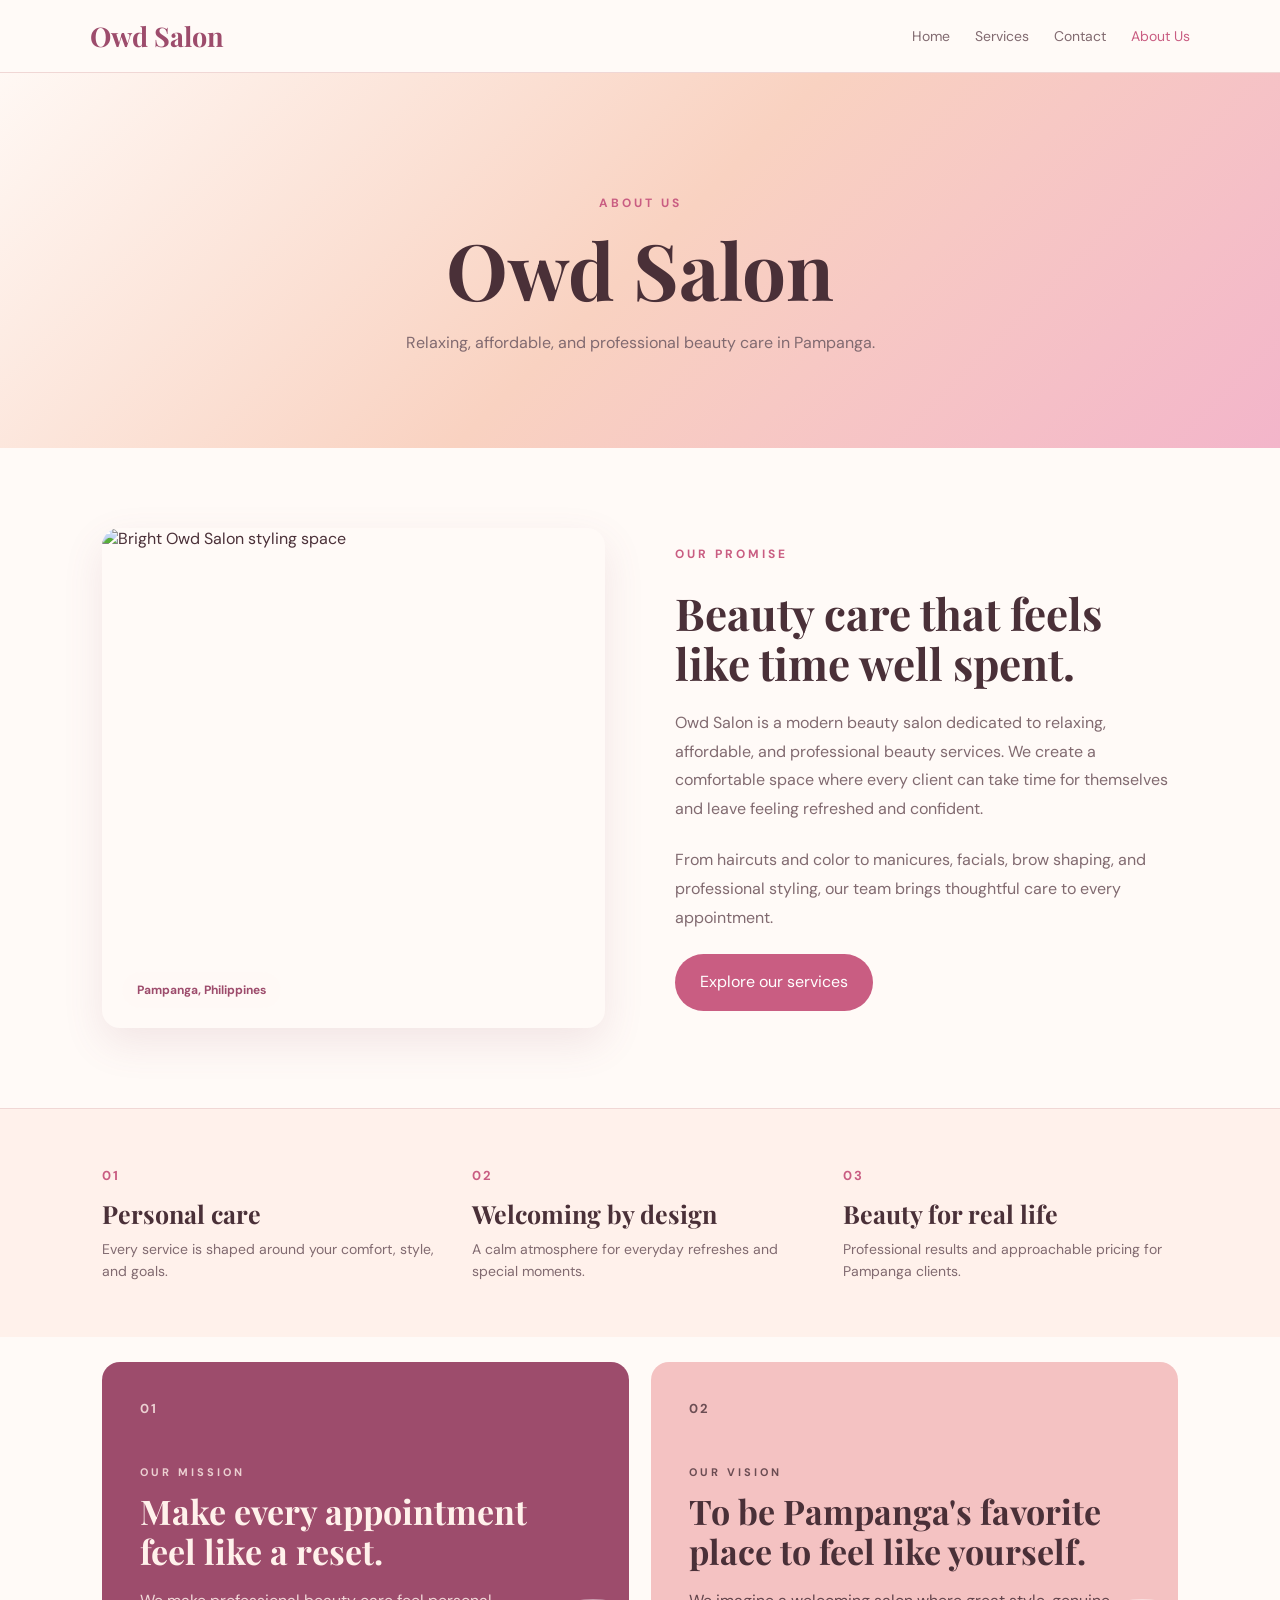
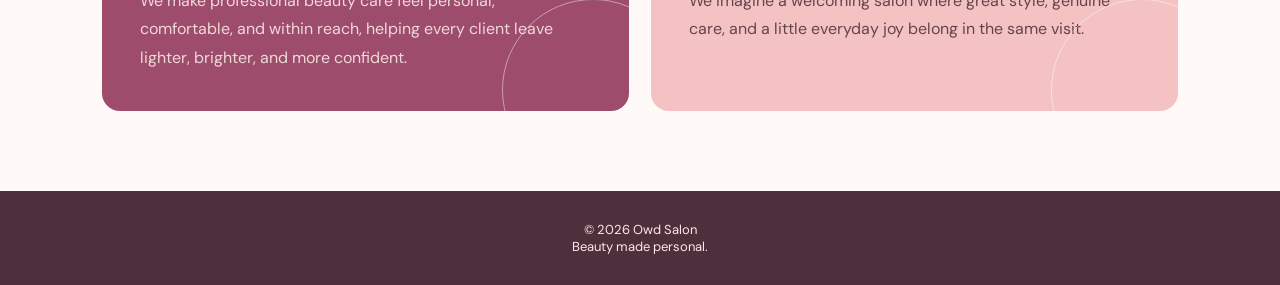
==== about.html @ 49137e09 "Initial Owd Salon Website" ====
<!DOCTYPE html>
<html lang="en">
<head>
<meta charset="UTF-8">
<meta name="viewport" content="width=device-width, initial-scale=1.0">
<title>About Us | Owd Salon</title>
<link rel="stylesheet" href="pages.css">
</head>
<body>
<div id="pageLoader" class="page-loader">
    <div class="loader-brand">Owd Salon</div>
    <div class="loader-ring" aria-label="Loading"></div>
</div>
<header class="navbar">
    <a href="index.html" class="logo">Owd Salon</a>
    <nav class="nav-links">
        <a href="index.html">Home</a>
        <a href="services.html">Services</a>
        <a href="booking.html">Book</a>
        <a href="contact.html">Contact</a>
        <a href="about.html" class="active">About Us</a>
        <button id="logoutButton" class="nav-button hidden">Logout</button>
    </nav>
</header>
<main>
    <section class="page-hero">
        <p class="small-title">ABOUT US</p>
        <h1>Owd Salon</h1>
        <p>Relaxing, affordable, and professional beauty care in Pampanga.</p>
    </section>
    <section class="section">
        <div class="content about-layout">
            <div class="about-image-wrap">
                <img class="about-image" src="https://images.unsplash.com/photo-1521590832167-7bcbfaa6381f?auto=format&amp;fit=crop&amp;w=1100&amp;q=85" alt="Bright Owd Salon styling space">
                <span class="about-image-label">Pampanga, Philippines</span>
            </div>
            <div class="about-copy">
                <p class="small-title">OUR PROMISE</p>
                <h2>Beauty care that feels like time well spent.</h2>
                <p>Owd Salon is a modern beauty salon dedicated to relaxing, affordable, and professional beauty services. We create a comfortable space where every client can take time for themselves and leave feeling refreshed and confident.</p>
                <p>From haircuts and color to manicures, facials, brow shaping, and professional styling, our team brings thoughtful care to every appointment.</p>
                <a class="primary-button" href="services.html">Explore our services</a>
            </div>
        </div>
    </section>
    <section class="about-highlights">
            <div class="content highlight-grid">
                <div><strong>01</strong><h3>Personal care</h3><p>Every service is shaped around your comfort, style, and goals.</p></div>
                <div><strong>02</strong><h3>Welcoming by design</h3><p>A calm atmosphere for everyday refreshes and special moments.</p></div>
                <div><strong>03</strong><h3>Beauty for real life</h3><p>Professional results and approachable pricing for Pampanga clients.</p></div>
            </div>
    </section>
        <section class="mission-vision">
            <div class="content mission-vision-grid">
                <article class="purpose-card mission-card">
                    <span class="purpose-number">01</span>
                    <p class="small-title">OUR MISSION</p>
                    <h2>Make every appointment feel like a reset.</h2>
                    <p>We make professional beauty care feel personal, comfortable, and within reach, helping every client leave lighter, brighter, and more confident.</p>
                </article>
                <article class="purpose-card vision-card">
                    <span class="purpose-number">02</span>
                    <p class="small-title">OUR VISION</p>
                    <h2>To be Pampanga's favorite place to feel like yourself.</h2>
                    <p>We imagine a welcoming salon where great style, genuine care, and a little everyday joy belong in the same visit.</p>
                </article>
            </div>
        </section>
</main>
<footer>© 2026 Owd Salon<br>Beauty made personal.</footer>
<script src="account.js" defer></script>
<script src="loader.js" defer></script>
</body>
</html>
---- pages.css ----
@import url('https://fonts.googleapis.com/css2?family=DM+Sans:wght@400;500;600;700&family=Playfair+Display:wght@500;600;700&display=swap');

:root{
    --pink:#e889a9;
    --pink-dark:#c95d82;
    --rose:#9d4c6c;
    --cream:#fffaf7;
    --text:#4a3038;
    --muted:#816a70;
    --border:#f0d7d5;
    --shadow:0 15px 40px rgba(150,83,103,.12);
}

*{box-sizing:border-box;}
html{scroll-behavior:smooth;}
body{
    margin:0;
    font-family:"DM Sans",sans-serif;
    background:var(--cream);
    color:var(--text);
}
.page-loader{position:fixed;inset:0;z-index:1000;display:flex;flex-direction:column;justify-content:center;align-items:center;gap:18px;background:var(--cream);color:var(--rose);transition:opacity .45s ease,visibility .45s ease;}
.page-loader.loader-hidden{opacity:0;visibility:hidden;pointer-events:none;}
.loader-brand{font-family:"Playfair Display",serif;font-size:38px;}
.loader-ring{width:42px;height:42px;border:3px solid #fff1eb;border-top-color:var(--pink-dark);border-radius:50%;animation:loader-spin .8s linear infinite;}
@keyframes loader-spin{to{transform:rotate(360deg);}}
a{text-decoration:none;color:inherit;}
.navbar{
    position:sticky;
    top:0;
    z-index:10;
    display:flex;
    justify-content:space-between;
    align-items:center;
    padding:18px 7%;
    background:rgba(255,250,247,.95);
    backdrop-filter:blur(10px);
    border-bottom:1px solid var(--border);
}
.logo{
    font-family:"Playfair Display",serif;
    font-size:27px;
    font-weight:700;
    color:var(--rose);
}
.nav-links{display:flex;align-items:center;gap:25px;}
.nav-links a{font-size:14px;color:var(--muted);transition:.2s;}
.nav-links a:hover,.nav-links .active{color:var(--pink-dark);}
.nav-links a[href="booking.html"]{display:none;}
.nav-button{
    padding:10px 18px;
    border:1px solid var(--pink);
    border-radius:30px;
    background:transparent;
    color:var(--pink-dark);
    cursor:pointer;
    font:inherit;
}
.nav-button:hover{background:var(--pink);color:#fff;}
.nav-button.hidden{display:none;}
.page-hero{
    padding:110px 8% 90px;
    text-align:center;
    background:linear-gradient(135deg,#fff8f4,#f9d2c1 50%,#f3b5ca);
}
.small-title{
    color:var(--pink-dark);
    letter-spacing:3px;
    font-size:12px;
    font-weight:700;
}
h1,h2,h3{font-family:"Playfair Display",serif;}
h1{font-size:clamp(48px,7vw,78px);line-height:1.05;margin:18px 0;}
h2{font-size:44px;margin:0 0 14px;}
.page-hero p:not(.small-title){max-width:620px;margin:0 auto;color:var(--muted);line-height:1.8;}
.section{padding:80px 8%;}
.content{max-width:1100px;margin:auto;}
.about-copy{
    max-width:540px;
    color:var(--muted);
    line-height:1.8;
}
.about-copy p{margin:0 0 22px;}
.about-copy h2{color:var(--text);line-height:1.15;margin:14px 0 20px;}
.about-layout{display:grid;grid-template-columns:1fr 1fr;gap:70px;align-items:center;}
.about-image-wrap{position:relative;min-height:500px;}
.about-image{display:block;width:100%;height:500px;object-fit:cover;border-radius:18px;box-shadow:var(--shadow);}
.about-image-label{position:absolute;left:20px;bottom:20px;padding:10px 15px;background:rgba(255,250,247,.9);border-radius:20px;color:var(--rose);font-size:12px;font-weight:700;}
.about-highlights{padding:55px 8%;background:#fff1eb;border-top:1px solid var(--border);}
.highlight-grid{display:grid;grid-template-columns:repeat(3,1fr);gap:35px;}
.highlight-grid strong{color:var(--pink-dark);font-size:13px;letter-spacing:2px;}
.highlight-grid h3{font-size:25px;margin:12px 0 8px;}
.highlight-grid p{margin:0;color:var(--muted);font-size:14px;line-height:1.6;}
.about-copy p:last-child{margin-bottom:0;}
.service-grid{display:grid;grid-template-columns:repeat(3,1fr);gap:22px;}
.service-card,.contact-card,.booking-form{
    background:#fff;
    border:1px solid var(--border);
    border-radius:18px;
    box-shadow:var(--shadow);
}
.service-card{
    display:block;
    overflow:hidden;
    color:inherit;
    transition:transform .2s,box-shadow .2s;
}
.service-card:hover{
    transform:translateY(-5px);
    box-shadow:0 20px 45px rgba(150,83,103,.18);
}
.service-image{
    display:block;
    width:100%;
    height:170px;
    object-fit:cover;
}
.service-card-content{padding:24px 28px 28px;}
.service-icon{font-size:30px;color:var(--pink-dark);margin-bottom:15px;}
.service-card h3{font-size:24px;margin:0 0 10px;}
.service-card p{color:var(--muted);line-height:1.6;font-size:14px;min-height:68px;}
.price{font-size:20px;font-weight:700;color:var(--rose);}
.booking-layout,.contact-container{max-width:1000px;margin:auto;display:grid;grid-template-columns:.8fr 1.2fr;gap:50px;align-items:start;}
.booking-info p,.contact-card p{color:var(--muted);line-height:1.8;}
.booking-form{padding:32px;}
.form-group{margin-bottom:18px;}
label{display:block;font-size:13px;font-weight:700;margin-bottom:7px;}
input,select{width:100%;padding:13px;border:1px solid var(--border);border-radius:10px;outline:none;background:#fffdfc;font:inherit;}
input:focus,select:focus{border-color:var(--pink);}
.primary-button{display:inline-block;border:0;background:var(--pink-dark);color:#fff;padding:14px 25px;border-radius:30px;cursor:pointer;font:inherit;}
.booking-form .primary-button{width:100%;}
.notice{margin-top:18px;padding:14px;border:1px solid var(--border);border-radius:10px;color:var(--rose);background:#fff1eb;}
.contact-container{grid-template-columns:1fr 1fr;}
.contact-card{padding:30px;}
.contact-card h3{font-size:28px;margin:0 0 12px;}
.reviews{background:#fff;}
.reviews-grid{display:grid;grid-template-columns:repeat(3,1fr);gap:22px;}
.review-card{background:#fff7f3;border:1px solid var(--border);border-radius:16px;padding:30px;box-shadow:var(--shadow);}
.review-stars{color:var(--pink-dark);letter-spacing:3px;margin-bottom:18px;}
.review-stars span{font-size:20px;}
.review-card p{color:var(--muted);line-height:1.8;margin-bottom:20px;}
.review-card strong{color:var(--rose);}
.contact-layout{display:grid;grid-template-columns:.9fr 1.1fr;gap:70px;align-items:center;}
.contact-image-wrap{position:relative;min-height:620px;}
.contact-image{display:block;width:100%;height:620px;object-fit:cover;border-radius:18px;box-shadow:var(--shadow);}
.contact-image-caption{position:absolute;left:22px;right:22px;bottom:22px;display:flex;flex-direction:column;gap:4px;padding:16px 18px;background:rgba(255,250,247,.92);border-radius:12px;color:var(--rose);}
.contact-image-caption span{color:var(--muted);font-size:13px;}
.contact-details h2{margin:14px 0;line-height:1.15;}
.contact-lead{max-width:480px;color:var(--muted);line-height:1.8;}
.contact-detail-list{display:grid;grid-template-columns:1fr 1fr;gap:14px;margin:30px 0;}
.contact-detail-list .contact-card{padding:22px;border-radius:12px;box-shadow:none;}
.contact-detail-list .contact-card:last-child{grid-column:1 / -1;}
.detail-label{color:var(--pink-dark);font-size:10px;font-weight:700;letter-spacing:2px;}
.contact-detail-list h3{font-size:20px;margin:9px 0 7px;}
.contact-detail-list p{font-size:14px;line-height:1.7;}
.detail-link{color:var(--pink-dark);font-weight:700;font-size:13px;}
footer{background:#4d303b;color:#fbe8e8;text-align:center;padding:30px;font-size:13px;}
.mission-vision{padding:25px 8% 80px;background:var(--cream);}
.mission-vision-grid{display:grid;grid-template-columns:1fr 1fr;gap:22px;}
.purpose-card{position:relative;min-height:330px;padding:38px;border-radius:18px;overflow:hidden;}
.purpose-card::after{content:"";position:absolute;width:180px;height:180px;right:-55px;bottom:-70px;border:1px solid rgba(255,255,255,.45);border-radius:50%;}
.mission-card{background:var(--rose);color:#fff1eb;}
.vision-card{background:#f4c2c2;color:var(--text);}
.purpose-number{display:block;margin-bottom:48px;font-size:13px;font-weight:700;letter-spacing:2px;opacity:.8;}
.purpose-card .small-title{font-size:11px;color:inherit;opacity:.8;}
.purpose-card h2{max-width:430px;margin:13px 0 16px;font-size:34px;line-height:1.15;}
.purpose-card>p:last-child{max-width:450px;margin:0;line-height:1.8;opacity:.85;}
@media(max-width:850px){
    .nav-links{gap:12px;}
    .nav-links a,.nav-button{font-size:12px;}
    .service-grid,.reviews-grid,.booking-layout,.contact-container,.about-layout,.highlight-grid{grid-template-columns:1fr;}
    .page-hero{padding:80px 8% 65px;}
    .about-image-wrap,.about-image{min-height:360px;height:360px;}
    .about-highlights{padding:45px 8%;}
    .contact-image-wrap,.contact-image{min-height:380px;height:380px;}
    .contact-detail-list{grid-template-columns:1fr;}
    .contact-detail-list .contact-card:last-child{grid-column:auto;}
    .purpose-card{min-height:300px;padding:28px;}
    .purpose-number{margin-bottom:35px;}
}
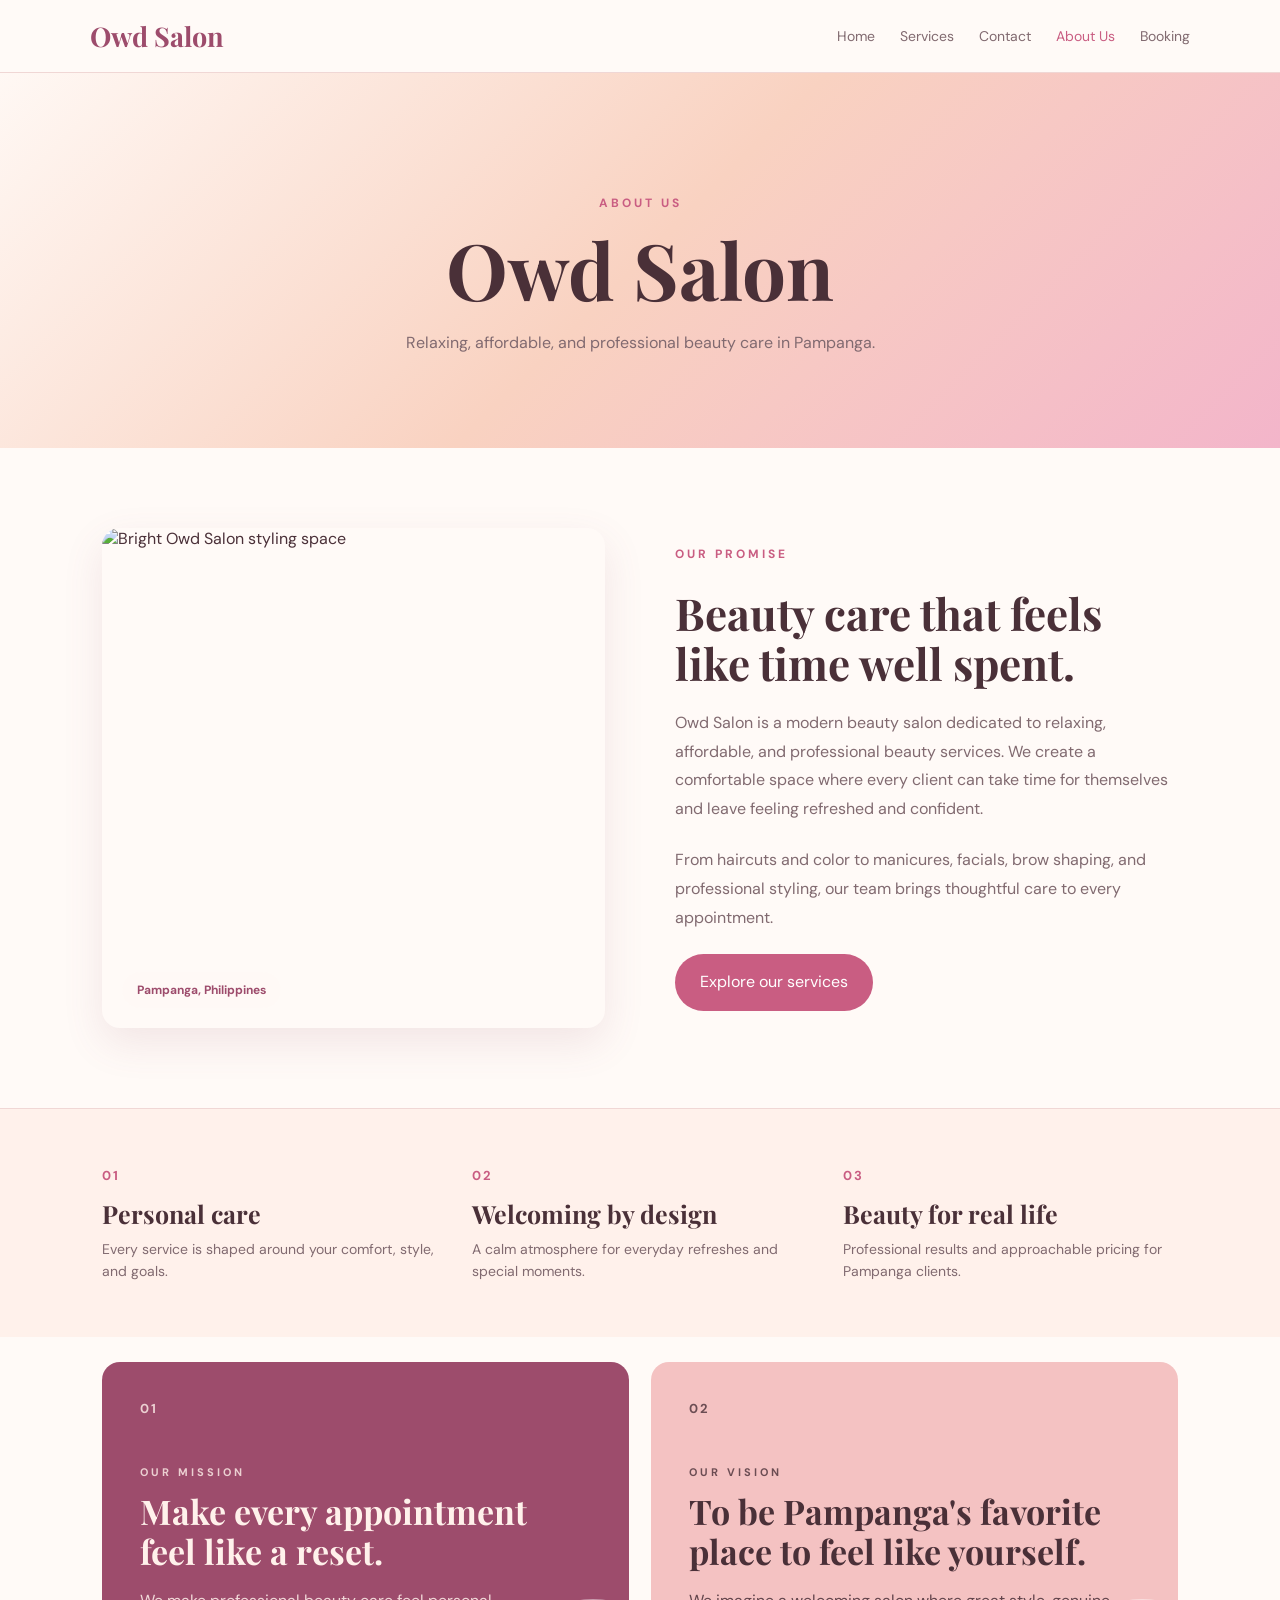
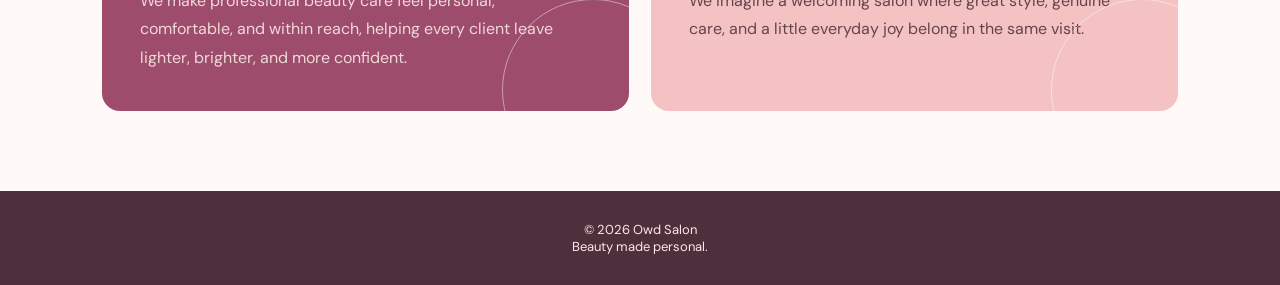
==== commit 838d1852: "Adjust admin booking nav link" ====
--- a/about.html
+++ b/about.html
@@ -19,6 +19,7 @@
         <a href="booking.html">Book</a>
         <a href="contact.html">Contact</a>
         <a href="about.html" class="active">About Us</a>
+        <a id="adminBookingLink" href="index.html#adminSection" class="hidden">Booking</a>
         <button id="logoutButton" class="nav-button hidden">Logout</button>
     </nav>
 </header>
